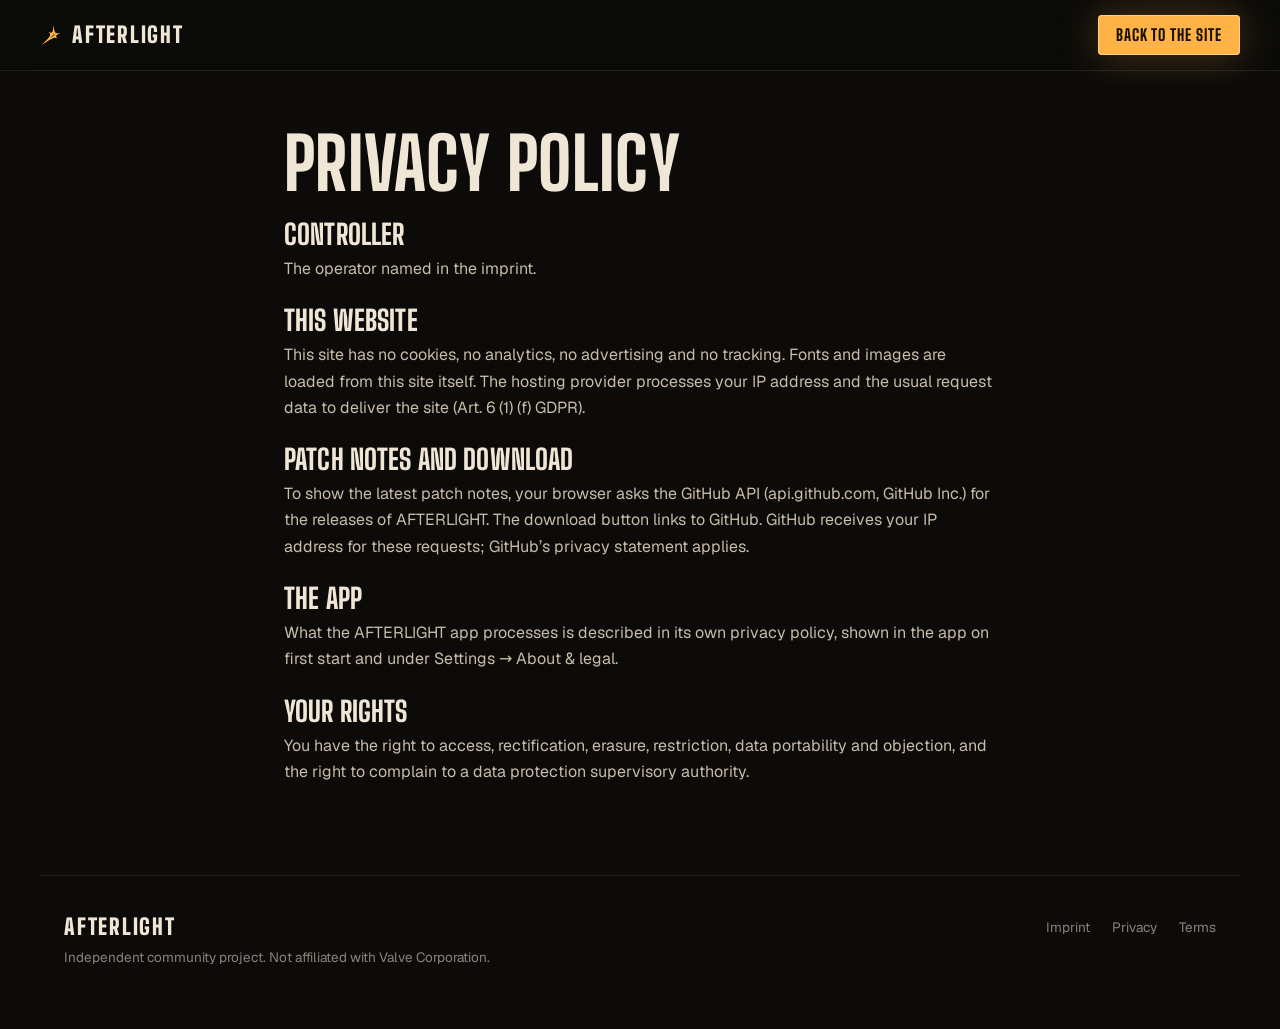
==== privacy.html @ a4d74d89 "AFTERLIGHT website" ====
<!doctype html>
<html lang="en"><head><meta charset="utf-8"><meta name="viewport" content="width=device-width,initial-scale=1"><title>AFTERLIGHT</title><link rel="icon" href="assets/icon.png"><link rel="stylesheet" href="style.css">
<style>.legal{max-width:760px;margin:0 auto;padding:130px 24px 90px;display:grid;gap:26px}.legal h1{font-size:72px;text-transform:uppercase}.legal h2{font-size:28px;margin-bottom:8px;text-transform:uppercase}.legal p{color:var(--paper-2);max-width:68ch}</style></head>
<body data-page="privacy">
<header class="nav solid"><a class="logo" href="index.html" aria-label="AFTERLIGHT"><svg viewBox="0 0 100 100" aria-hidden="true"><path fill-rule="evenodd" d="M60.6 2C65.3 41.8 69 44.5 95.2 40.9C70.8 50.2 69.9 53.6 78.4 65.8C64.7 57.9 57.6 61.6 4.8 98C50.2 53.9 53.8 48.4 36.7 35C56.5 43.5 59.4 41.7 60.6 2ZM44 65.1Q65.8 53.9 71 42.4Q61.7 49 44 65.1Z"/></svg><span>AFTERLIGHT</span></a><a class="btn small" href="index.html" style="margin-left:auto">Back to the site</a></header>
<main class="legal" id="legal"></main>
<footer class="foot"><div><b>AFTERLIGHT</b><p>Independent community project. Not affiliated with Valve Corporation.</p></div><nav aria-label="Legal"><a href="imprint.html">Imprint</a><a href="privacy.html">Privacy</a><a href="terms.html">Terms</a></nav></footer>
<script src="legal.js"></script>
</body></html>
---- style.css ----
@font-face{font-family:'Big Shoulders';font-weight:700;font-display:swap;src:url(assets/fonts/bsd-700.woff2) format('woff2')}
@font-face{font-family:'Big Shoulders';font-weight:800;font-display:swap;src:url(assets/fonts/bsd-800.woff2) format('woff2')}
@font-face{font-family:'Big Shoulders';font-weight:900;font-display:swap;src:url(assets/fonts/bsd-900.woff2) format('woff2')}
@font-face{font-family:Geist;font-weight:100 900;font-display:swap;src:url(assets/fonts/geist.woff2) format('woff2')}

/* soot, paper, lantern, soul, blood: the palette of a Deadlock street at night */
:root{
  --soot:#0c0b0a;--soot-2:#14120f;--soot-3:#1c1915;--paper:#efe6d6;--paper-2:#c7bca9;--smoke:#8b8378;--rule:rgba(239,230,214,.1);
  --lamp:#ffb347;--lamp-hi:#ffe1a8;--soul:#5ef2d6;--blood:#e2483d;--sapphire:#7fb2ff;
  --display:'Big Shoulders','Arial Narrow',sans-serif;--text:Geist,'Segoe UI',system-ui,sans-serif;
  --ease:cubic-bezier(.2,.7,.15,1);--max:1200px;
  --mx:-30%;--my:50%;
}
*{box-sizing:border-box;margin:0;padding:0}
html{scroll-behavior:smooth;background:var(--soot)}
body{background:var(--soot);color:var(--paper);font:400 16px/1.65 var(--text);-webkit-font-smoothing:antialiased;overflow-x:hidden}
a{color:inherit;text-decoration:none}
button{font:inherit;color:inherit;background:none;border:0;cursor:pointer}
img{display:block;max-width:100%}
:focus-visible{outline:2px solid var(--lamp);outline-offset:3px;border-radius:4px}
h1,h2,h3{font-family:var(--display);font-weight:800;line-height:.92;letter-spacing:.005em}
.fine{font-size:13px;color:var(--smoke)}

/* buttons: a lit sign and an unlit one */
.btn{display:inline-flex;align-items:center;gap:12px;height:54px;padding:0 26px;border-radius:4px;font:800 19px/1 var(--display);letter-spacing:.06em;text-transform:uppercase;color:#1a1206;
  background:var(--lamp);box-shadow:0 0 0 1px rgba(255,225,168,.6) inset,0 0 40px rgba(255,179,71,.28);transition:box-shadow .3s var(--ease),background .3s}
.btn svg{width:18px;height:18px;fill:currentColor}
.btn:hover{background:var(--lamp-hi);box-shadow:0 0 0 1px #fff inset,0 0 60px rgba(255,179,71,.5)}
.btn.ghost{color:var(--paper);background:transparent;box-shadow:0 0 0 1px rgba(239,230,214,.3) inset}
.btn.ghost:hover{box-shadow:0 0 0 1px var(--paper) inset;background:rgba(239,230,214,.05)}
.btn.small{height:40px;padding:0 18px;font-size:16px}

/* nav */
.nav{position:fixed;inset:0 0 auto 0;z-index:50;display:flex;align-items:center;gap:34px;height:70px;padding:0 max(24px,calc((100vw - var(--max))/2));transition:background .3s,box-shadow .3s}
.nav.solid{background:rgba(12,11,10,.82);backdrop-filter:blur(14px);box-shadow:0 1px 0 var(--rule)}
.logo{display:flex;align-items:center;gap:10px;font:900 22px/1 var(--display);letter-spacing:.08em;text-transform:uppercase}
.logo svg{width:22px;height:22px;fill:var(--lamp)}
.links{display:flex;gap:28px;margin-right:auto;font-size:14.5px;color:var(--paper-2)}
.links a:hover{color:var(--paper)}

/* ---------- HERO: the street ---------- */
.street{position:relative;height:100vh;min-height:680px;overflow:hidden;isolation:isolate;cursor:none;background:radial-gradient(120% 80% at 50% 100%,#1a140d,var(--soot) 70%)}
.street .btn,.street a{cursor:pointer}
.lineup{position:absolute;inset:0;z-index:-3}
.lineup .h{position:absolute;bottom:-6%;height:92%;width:auto;max-width:none;filter:saturate(.9) contrast(1.05)}
.h1{left:-4%;height:78%!important}.h2{left:16%;height:86%!important}.h3{left:36%;height:100%!important;bottom:-10%!important}.h4{left:58%;height:86%!important}.h5{left:76%;height:80%!important}
/* the night: everything is dark except a circle of lantern light */
.dark{position:absolute;inset:0;z-index:-2;pointer-events:none;
  background:radial-gradient(circle 300px at var(--mx) var(--my),rgba(12,11,10,0) 0%,rgba(12,11,10,.35) 38%,rgba(12,11,10,.9) 72%,rgba(12,11,10,.965) 100%)}
.lamp{position:absolute;inset:0;z-index:-1;pointer-events:none;mix-blend-mode:screen;
  background:radial-gradient(circle 220px at var(--mx) var(--my),rgba(255,179,71,.22),rgba(255,179,71,.05) 55%,transparent 75%)}
.street::after{content:'';position:absolute;inset:0;z-index:-1;pointer-events:none;background:linear-gradient(0deg,var(--soot) 0%,rgba(12,11,10,.6) 22%,transparent 45%)}
/* the wordmark is lit by the same lantern */
.wordmark{position:absolute;left:0;right:0;top:15vh;text-align:center;font:900 clamp(96px,19.5vw,340px)/.8 var(--display);letter-spacing:-.005em;text-transform:uppercase;pointer-events:none}
.wordmark span{display:inline-block;color:transparent;-webkit-background-clip:text;background-clip:text;
  background-image:radial-gradient(circle 360px at var(--lx,-20%) var(--ly,50%),#fff4dc 0%,var(--lamp) 26%,#5a4630 60%,#231c15 100%);
  -webkit-text-stroke:1px rgba(239,230,214,.08)}
.street-copy{position:absolute;left:max(24px,calc((100vw - var(--max))/2));right:24px;bottom:8vh;display:grid;gap:22px;max-width:560px}
.street-copy .sub{font-size:19px;line-height:1.55;color:var(--paper)}
.cta-row{display:flex;flex-wrap:wrap;gap:12px}

/* ---------- section titles ---------- */
.sec-title{max-width:var(--max);margin:0 auto 34px;font-size:clamp(44px,6vw,86px);text-transform:uppercase}
.sec-head{display:grid;gap:12px;margin-bottom:40px;max-width:680px}
.sec-head h2{font-size:clamp(44px,6vw,86px);text-transform:uppercase}
.sec-head p{color:var(--paper-2);max-width:60ch}

/* ---------- interactive app ---------- */
.demo-wrap{padding:120px max(16px,calc((100vw - var(--max))/2)) 110px;perspective:1800px}
.app{position:relative;display:grid;grid-template-columns:64px 1fr;grid-template-rows:42px 1fr;height:620px;border-radius:12px;background:#0f0e0c;
  box-shadow:0 0 0 1px rgba(239,230,214,.1),0 50px 140px rgba(0,0,0,.7),0 0 0 8px rgba(239,230,214,.02);overflow:hidden;transform:rotateX(var(--tilt,9deg));transform-origin:50% 0;transition:transform 1.1s var(--ease)}
.app.flat{--tilt:0deg}
.app-bar{grid-column:1/-1;display:flex;align-items:center;gap:8px;padding:0 16px;border-bottom:1px solid var(--rule);font:900 16px/1 var(--display);letter-spacing:.08em;text-transform:uppercase}
.tl{width:10px;height:10px;border-radius:50%;background:rgba(239,230,214,.12)}
.app-bar b{margin-left:10px}.app-bar small{font:500 12.5px/1 var(--text);letter-spacing:0;text-transform:none;color:var(--smoke);padding-left:10px;border-left:1px solid var(--rule)}
.rail{display:flex;flex-direction:column;align-items:center;gap:6px;padding-top:14px;border-right:1px solid var(--rule)}
.rail button{position:relative;width:42px;height:42px;border-radius:10px;display:grid;place-items:center;color:var(--smoke);transition:background .2s,color .2s}
.rail button svg{width:20px;height:20px;fill:none;stroke:currentColor;stroke-width:1.6;stroke-linecap:round;stroke-linejoin:round}
.rail button:hover{color:var(--paper);background:rgba(239,230,214,.05)}
.rail button[aria-selected=true]{color:var(--lamp);background:rgba(255,179,71,.1)}
.rail button[aria-selected=true]::before{content:'';position:absolute;left:-11px;top:10px;bottom:10px;width:3px;border-radius:2px;background:var(--lamp);box-shadow:0 0 12px var(--lamp)}
.rail em{position:absolute;right:2px;top:2px;min-width:16px;height:16px;padding:0 4px;border-radius:8px;background:var(--lamp);color:#1a1206;font:700 9.5px/16px var(--text);font-style:normal}
.live-dot{position:absolute;right:8px;top:8px;width:7px;height:7px;border-radius:50%;background:var(--blood);box-shadow:0 0 8px var(--blood);animation:pulse 1.6s infinite}
@keyframes pulse{50%{opacity:.35}}
.screen{position:relative;overflow:hidden;padding:22px 24px}
.screen>.page{animation:pageIn .4s var(--ease)}
@keyframes pageIn{from{opacity:0;transform:translateY(6px)}to{opacity:1;transform:none}}
.hint{position:absolute;right:18px;bottom:14px;font-size:12.5px;color:var(--smoke);pointer-events:none;transition:opacity .4s}
.hint.gone{opacity:0}

.scr-title{display:flex;align-items:baseline;gap:14px;margin-bottom:16px}
.scr-title h3{font-size:30px;text-transform:uppercase}.scr-title small{color:var(--smoke);font-size:13px}
.tiles{display:grid;grid-template-columns:repeat(4,1fr);gap:1px;margin-bottom:16px;background:var(--rule);border-radius:8px;overflow:hidden}
.tile{padding:14px 16px;background:var(--soot-2)}
.tile small{font-size:12px;color:var(--smoke)}
.tile b{display:block;margin-top:4px;font:800 38px/1 var(--display)}
.tile span{font-size:12px;color:var(--smoke)}
.form{display:flex;gap:5px;margin-bottom:14px}
.form i{width:26px;height:26px;border-radius:4px;display:grid;place-items:center;font:800 14px/1 var(--display);font-style:normal}
.form i.w{background:rgba(94,242,214,.12);color:var(--soul)}.form i.l{background:rgba(226,72,61,.14);color:var(--blood)}
.matches{display:grid;gap:6px}
.match{display:grid;grid-template-columns:48px 1fr auto auto auto;align-items:center;gap:16px;padding:9px 14px;border-radius:8px;background:var(--soot-2);text-align:left;transition:background .2s}
.match:hover{background:var(--soot-3)}
.match img{width:48px;height:48px;border-radius:6px;object-fit:cover}
.match .res{display:block;margin-bottom:2px;font:700 12px/1 var(--text)}.match .res.w{color:var(--soul)}.match .res.l{color:var(--blood)}
.match b{font:800 21px/1.05 var(--display);text-transform:uppercase}.match small{display:block;color:var(--smoke);font-size:12px}
.match .kda{font:800 22px/1 var(--display)}.match .rt{width:40px;height:40px;border-radius:50%;display:grid;place-items:center;font:800 17px/1 var(--display);box-shadow:inset 0 0 0 2px var(--lamp);color:var(--lamp-hi)}
.match .go{color:var(--smoke)}

.lb{display:grid;grid-template-columns:1.6fr 1fr;gap:12px;height:calc(100% - 50px)}
.teams{display:grid;gap:10px;align-content:start}
.team{border-radius:8px;background:var(--soot-2);overflow:hidden}
.team header{display:flex;justify-content:space-between;padding:9px 14px;font:800 16px/1 var(--display);letter-spacing:.04em;text-transform:uppercase}
.team.amber header{color:var(--lamp);background:rgba(255,179,71,.07)}.team.sapphire header{color:var(--sapphire);background:rgba(127,178,255,.07)}
.prow{display:grid;grid-template-columns:30px 1fr 70px 56px;align-items:center;gap:10px;padding:6px 14px;font-size:13px;border-top:1px solid var(--rule)}
.prow img{width:30px;height:30px;border-radius:5px;object-fit:cover}
.prow.you{background:rgba(255,179,71,.06)}.prow.you b{color:var(--lamp-hi)}
.prow .num{font:800 17px/1 var(--display);text-align:right}
.side{display:grid;gap:12px;align-content:start}
.mod{padding:14px;border-radius:8px;background:var(--soot-2)}
.mod small{font-size:12px;color:var(--smoke)}
.mod b.big{display:block;margin:4px 0 6px;font:900 44px/1 var(--display);color:var(--lamp-hi)}
.mod svg{width:100%;height:70px}
.area{fill:rgba(255,179,71,.14)}.line{fill:none;stroke:var(--lamp);stroke-width:2}
.counter{display:flex;gap:10px;align-items:center;margin-top:10px}
.counter img{width:30px;height:30px;border-radius:5px}.counter b{font:800 17px/1.1 var(--display);text-transform:uppercase}.counter span small{display:block;color:var(--smoke);font-size:12px}
.fair{display:flex;gap:8px;align-items:center;font-size:12px;color:var(--paper-2)}
.fair i{width:8px;height:8px;border-radius:50%;background:var(--soul);box-shadow:0 0 8px var(--soul)}

.rv-head{display:flex;align-items:center;gap:18px;margin-bottom:14px}
.rv-head .score{font:900 52px/1 var(--display)}.rv-head .score .a{color:var(--lamp)}.rv-head .score .s{color:var(--sapphire)}
.rv-head .res{font:900 40px/1 var(--display);text-transform:uppercase;color:var(--soul)}
.track{position:relative;height:150px;border-radius:8px;background:var(--soot-2);overflow:hidden;cursor:ew-resize;touch-action:none}
.track svg{position:absolute;inset:0;width:100%;height:100%}
.track .ev{position:absolute;transform:translate(-50%,-50%);width:12px;height:12px;border-radius:50%;box-shadow:0 0 0 2px #0f0e0c}
.track .ev.kill{background:var(--soul)}.track .ev.death{background:var(--blood)}.track .ev.obj{background:var(--lamp);border-radius:2px}
.track .head{position:absolute;top:0;bottom:0;width:2px;background:var(--paper);box-shadow:0 0 14px rgba(239,230,214,.6);pointer-events:none}
.track .head b{position:absolute;top:8px;left:6px;padding:3px 7px;border-radius:4px;background:var(--paper);color:#0f0e0c;font:800 14px/1 var(--display)}
.rv-foot{display:grid;grid-template-columns:1fr 1fr;gap:12px;margin-top:12px}
.events{display:grid;gap:5px;max-height:200px;overflow:hidden}
.event{display:flex;align-items:center;gap:10px;padding:7px 10px;border-radius:6px;background:var(--soot-2);font-size:13px;opacity:.4;transition:opacity .25s,background .25s}
.event.past{opacity:.85}.event.now{opacity:1;background:rgba(255,179,71,.1);box-shadow:inset 2px 0 0 var(--lamp)}
.event time{font-size:12px;color:var(--smoke);width:40px;font-variant-numeric:tabular-nums}.event i{width:9px;height:9px;border-radius:50%}
.ranks{display:grid;grid-template-columns:repeat(2,1fr);gap:6px}
.rank{padding:10px 12px;border-radius:6px;background:var(--soot-2)}
.rank b{font:900 28px/1 var(--display)}.rank b small{font-size:14px;color:var(--smoke)}.rank span{display:block;font-size:12px;color:var(--smoke)}
.rank i{display:block;height:3px;margin-top:7px;border-radius:2px;background:linear-gradient(90deg,var(--lamp) var(--w),rgba(239,230,214,.08) var(--w))}

.clipgrid{display:grid;grid-template-columns:repeat(3,1fr);gap:10px}
.clip{position:relative;border-radius:8px;overflow:hidden;background:var(--soot-2);text-align:left}
.clip .th{position:relative;aspect-ratio:16/9;overflow:hidden;background:radial-gradient(circle at 70% 30%,var(--tint,#3b2c18),#0f0e0c 75%)}
.clip .th img{position:absolute;right:-10%;bottom:-25%;width:80%;transition:transform .5s var(--ease)}
.clip:hover .th img{transform:scale(1.05)}
.clip .th .ty{position:absolute;left:8px;top:8px;padding:2px 8px;border-radius:3px;background:rgba(0,0,0,.6);font:800 14px/1.4 var(--display);text-transform:uppercase}
.clip .th .du{position:absolute;right:8px;bottom:8px;font:800 13px/1 var(--display);background:rgba(0,0,0,.6);padding:3px 6px;border-radius:3px}
.clip .meta{padding:9px 12px;font-size:12.5px}.clip .meta b{font:800 17px/1.1 var(--display);text-transform:uppercase}.clip .meta small{display:block;color:var(--smoke)}
.tier{--c:#9a9ba3;position:absolute;left:8px;bottom:8px;display:inline-flex;border-radius:3px;overflow:hidden;font:900 13px/1 var(--display);letter-spacing:.05em;text-transform:uppercase}
.tier b{padding:5px 7px;background:var(--c);color:#0f0e0c}.tier i{font-style:normal;padding:5px 7px;background:rgba(15,14,12,.9);color:var(--c)}
.t-good{--c:#6fd47a}.t-impressive{--c:var(--soul)}.t-insane{--c:var(--lamp)}.t-legendary{--c:#ff7b3d}.t-okay{--c:#9a9ba3}
.pop{--c:#9a9ba3;position:absolute;left:10px;right:10px;top:10px;border-radius:6px;overflow:hidden;background:rgba(18,17,15,.97);box-shadow:inset 0 0 0 1px rgba(239,230,214,.1),0 18px 40px rgba(0,0,0,.6);opacity:0;transform:translateY(6px);pointer-events:none;transition:opacity .16s,transform .16s;z-index:2}
.clip:hover .pop,.clip:focus-within .pop{opacity:1;transform:none}
.pop header{display:flex;justify-content:space-between;align-items:baseline;padding:9px 12px;background:color-mix(in srgb,var(--c) 15%,transparent);box-shadow:inset 3px 0 0 var(--c)}
.pop header b{font:900 16px/1 var(--display);letter-spacing:.04em;text-transform:uppercase;color:var(--c)}.pop header span{font:900 20px/1 var(--display)}
.pop ul{list-style:none;padding:8px 12px;display:grid;gap:6px}
.pop li{display:flex;align-items:center;gap:7px;font-size:12.5px}.pop li i{width:6px;height:6px;transform:rotate(45deg);background:var(--c)}.pop li small{color:var(--smoke)}.pop li em{margin-left:auto;font-style:normal;font-weight:700;color:var(--soul)}
.pop footer{display:flex;justify-content:space-between;padding:7px 12px;border-top:1px solid var(--rule);font-size:12px;color:var(--smoke)}.pop footer em{font-style:normal;font-weight:700}
.sortrow{display:flex;gap:6px;margin-left:auto}
.chip{height:30px;padding:0 12px;border-radius:4px;font-size:13px;color:var(--paper-2);box-shadow:inset 0 0 0 1px var(--rule)}
.chip.on{background:var(--paper);color:#0f0e0c;box-shadow:none}

.dsc{display:grid;grid-template-columns:1fr 340px;gap:22px;align-items:start}
.dsc-form{display:grid;gap:12px}
.dsc-form label{display:grid;gap:6px;font-size:13px;color:var(--paper-2)}
.dsc-form input,.dsc-form select{height:42px;padding:0 12px;border-radius:6px;border:0;background:var(--soot-2);box-shadow:inset 0 0 0 1px rgba(239,230,214,.14);color:var(--paper);font:inherit;font-size:14px}
.dsc-form input:focus,.dsc-form select:focus{outline:2px solid var(--lamp);outline-offset:1px}
.toggles{display:flex;flex-wrap:wrap;gap:6px}
.dc{display:grid;gap:10px;padding:14px;border-radius:10px;background:#232428;box-shadow:inset 0 0 0 1px rgba(255,255,255,.06),0 16px 40px rgba(0,0,0,.45);font-family:'gg sans','Segoe UI',sans-serif}
.dc>small{font:700 11.5px/1 'Segoe UI',sans-serif;color:#b5bac1}
.dc-row{display:flex;gap:12px;align-items:center}
.dc-art{position:relative;flex:none;width:76px;height:76px}
.dc-art img{width:76px;height:76px;border-radius:10px;object-fit:cover}
.dc-art i{position:absolute;right:-6px;bottom:-6px;width:28px;height:28px;border-radius:50%;background:#232428;display:grid;place-items:center;box-shadow:0 0 0 3px #232428}
.dc-art i svg{width:18px;height:18px;fill:var(--lamp)}
.dc-text{display:grid;gap:2px;min-width:0}
.dc-text b{font:700 14px/1.3 'Segoe UI',sans-serif;color:#f2f3f5}.dc-text span{font:400 13px/1.35 'Segoe UI',sans-serif;color:#dbdee1;white-space:nowrap;overflow:hidden;text-overflow:ellipsis}
.dc-time{color:#23a55a!important;font-weight:600!important}
.dc-cards{display:grid;gap:10px}

/* ---------- facts: four true numbers on one line of rules ---------- */
.facts{display:grid;grid-template-columns:repeat(4,1fr);max-width:var(--max);margin:0 auto;padding:0 24px;border-top:1px solid var(--rule);border-bottom:1px solid var(--rule)}
.facts div{padding:30px 22px 34px;border-left:1px solid var(--rule)}
.facts div:first-child{border-left:0;padding-left:0}
.facts b{display:block;font:900 88px/.9 var(--display);color:var(--paper)}
.facts span{display:block;margin-top:10px;font-size:14px;color:var(--smoke);max-width:24ch}

/* ---------- feature rows ---------- */
.rows{display:grid;gap:150px;max-width:var(--max);margin:0 auto;padding:150px 24px 140px}
.row{display:grid;grid-template-columns:1fr 1.15fr;gap:80px;align-items:center}
.row.flip .copy{order:2}
.copy{display:grid;gap:20px;align-content:start}
.copy h2{font-size:clamp(44px,5.2vw,76px);text-transform:uppercase}
.copy p{color:var(--paper-2);font-size:17px;max-width:52ch}
.more{justify-self:start;font:800 19px/1 var(--display);letter-spacing:.05em;text-transform:uppercase;color:var(--lamp);padding-bottom:4px;box-shadow:inset 0 -2px 0 rgba(255,179,71,.4);transition:box-shadow .25s}
.more:hover{box-shadow:inset 0 -2px 0 var(--lamp)}
.visual{position:relative;min-height:360px;display:grid;align-content:center;gap:14px;padding:30px;border-radius:12px;background:radial-gradient(80% 90% at 70% 10%,rgba(255,179,71,.09),transparent 60%),var(--soot-2);overflow:hidden}
.v-live .vl-lead{padding:18px;border-radius:8px;background:var(--soot-3)}.v-live .vl-lead small{color:var(--smoke);font-size:13px}.v-live .vl-lead b{display:block;font:900 54px/1 var(--display);color:var(--lamp-hi)}.v-live svg{width:100%;height:90px}
.vl-counters{list-style:none;display:grid;gap:8px}.vl-counters li{display:flex;gap:12px;align-items:center;padding:10px 12px;border-radius:8px;background:var(--soot-3)}.vl-counters img{width:40px;height:40px;border-radius:6px}.vl-counters b{font:800 19px/1.1 var(--display);text-transform:uppercase}.vl-counters small{display:block;color:var(--smoke);font-size:12.5px}
.v-clips{place-items:center}
.vc-card{position:relative;width:78%;aspect-ratio:16/10;border-radius:8px;overflow:hidden;background:radial-gradient(circle at 70% 30%,#3a2a3d,#0f0e0c 75%);box-shadow:0 24px 60px rgba(0,0,0,.55)}
.vc-card img{position:absolute;right:-8%;bottom:-30%;width:85%}
.vc-card .tier{left:12px;bottom:12px;font-size:15px}
.vc-pop{position:absolute;right:30px;top:36px;width:230px;border-radius:6px;overflow:hidden;background:rgba(18,17,15,.97);box-shadow:inset 0 0 0 1px rgba(255,123,61,.35),0 20px 40px rgba(0,0,0,.6);--c:#ff7b3d}
.vc-pop header{display:flex;justify-content:space-between;padding:10px 12px;background:rgba(255,123,61,.15);box-shadow:inset 3px 0 0 var(--c)}.vc-pop header b{font:900 17px/1 var(--display);text-transform:uppercase;color:var(--c)}.vc-pop header span{font:900 21px/1 var(--display)}
.vc-pop ul{list-style:none;padding:9px 12px;display:grid;gap:7px}.vc-pop li{display:flex;align-items:center;gap:8px;font-size:13px}.vc-pop li i{width:6px;height:6px;transform:rotate(45deg);background:var(--c)}.vc-pop li small{color:var(--smoke)}.vc-pop li em{margin-left:auto;font-style:normal;font-weight:700;color:var(--soul)}
.vr-grid{display:grid;grid-template-columns:repeat(2,1fr);gap:8px}.vr-grid div{padding:14px;border-radius:8px;background:var(--soot-3)}.vr-grid b{font:900 44px/1 var(--display)}.vr-grid b small{font-size:18px;color:var(--smoke)}.vr-grid span{display:block;font-size:13px;color:var(--smoke)}.vr-grid i{display:block;height:3px;margin-top:9px;border-radius:2px;background:linear-gradient(90deg,var(--lamp) var(--w),rgba(239,230,214,.08) var(--w))}
.vr-find{display:grid;gap:4px;padding:14px;border-radius:8px;background:var(--soot-3)}.vr-find b{font:800 21px/1.1 var(--display);text-transform:uppercase}.vr-find span{font-size:13px;color:var(--smoke)}

/* ---------- updates: a real sequence, so a list with versions ---------- */
.updates,.faq{max-width:var(--max);margin:0 auto;padding:40px 24px 110px}
.notes{display:grid;border-top:1px solid var(--rule)}
.note{display:grid;grid-template-columns:200px 1fr;gap:30px;padding:26px 0;border-bottom:1px solid var(--rule)}
.note header{display:grid;gap:4px;align-content:start}.note header b{font:900 44px/1 var(--display)}.note header time{font-size:13px;color:var(--smoke)}
.note p{color:var(--paper-2);font-size:15px;max-width:76ch;display:-webkit-box;-webkit-line-clamp:4;-webkit-box-orient:vertical;overflow:hidden}
.note .tag{display:none}
.note:first-child header b{color:var(--lamp)}
.loading{color:var(--smoke)}

/* ---------- faq ---------- */
.faq details{border-top:1px solid var(--rule)}
.faq details:last-of-type{border-bottom:1px solid var(--rule)}
.faq summary{display:flex;justify-content:space-between;align-items:center;gap:20px;padding:24px 0;font:800 clamp(24px,2.6vw,32px)/1.1 var(--display);text-transform:uppercase;cursor:pointer;list-style:none}
.faq summary::-webkit-details-marker{display:none}
.faq summary::after{content:'+';font:400 30px/1 var(--text);color:var(--lamp);transition:transform .3s var(--ease)}
.faq details[open] summary::after{transform:rotate(45deg)}
.faq details p{padding:0 0 26px;max-width:72ch;color:var(--paper-2)}

/* ---------- final ---------- */
.final{display:grid;justify-items:center;gap:26px;text-align:center;padding:120px 24px 140px;background:radial-gradient(40% 60% at 50% 45%,rgba(255,179,71,.13),transparent 70%)}
.final-mark{width:76px;height:76px;fill:var(--lamp);filter:drop-shadow(0 0 34px rgba(255,179,71,.55))}
.final h2{font-size:clamp(52px,8vw,128px);text-transform:uppercase;max-width:14ch}

/* ---------- footer ---------- */
.foot{display:flex;justify-content:space-between;gap:40px;flex-wrap:wrap;max-width:var(--max);margin:0 auto;padding:40px 24px 60px;border-top:1px solid var(--rule);font-size:13.5px;color:var(--smoke)}
.foot div{max-width:620px;display:grid;gap:8px}.foot b{font:900 22px/1 var(--display);letter-spacing:.08em;text-transform:uppercase;color:var(--paper)}
.foot nav{display:flex;gap:22px;flex-wrap:wrap}.foot nav a:hover{color:var(--paper)}

.reveal{opacity:1}

/* ---------- small screens ---------- */
@media (max-width:980px){
  .links{display:none}.nav{gap:16px}.logo{margin-right:auto}
  .row,.row.flip{grid-template-columns:1fr;gap:34px}.row.flip .copy{order:0}
  .facts{grid-template-columns:repeat(2,1fr)}.facts div:nth-child(3){border-left:0;padding-left:0}.facts div:nth-child(n+3){border-top:1px solid var(--rule)}
  .note{grid-template-columns:1fr;gap:8px}
  .app{height:auto;min-height:620px;grid-template-columns:56px 1fr}
  .tiles{grid-template-columns:repeat(2,1fr)}
  .lb,.dsc,.rv-foot{grid-template-columns:1fr}
  .clipgrid{grid-template-columns:repeat(2,1fr)}
  .match{grid-template-columns:44px 1fr auto}.match .rt,.match .go{display:none}
  .h1,.h5{display:none}.h2{left:-6%}.h3{left:22%}.h4{left:56%}
}
@media (max-width:560px){
  .street{cursor:auto}.wordmark{top:18vh;font-size:23vw}
  .street-copy .sub{font-size:16.5px}
  .h2,.h4{display:none}.h3{left:-10%;height:84%!important}
  .facts{grid-template-columns:1fr}.facts div{border-left:0;padding-left:0;border-top:1px solid var(--rule)}.facts div:first-child{border-top:0}
  .facts b{font-size:72px}
  .clipgrid{grid-template-columns:1fr}
  .screen{padding:16px}
  .app{transform:none}
}
@media (prefers-reduced-motion:reduce){*{animation:none!important;transition:none!important;scroll-behavior:auto!important}}
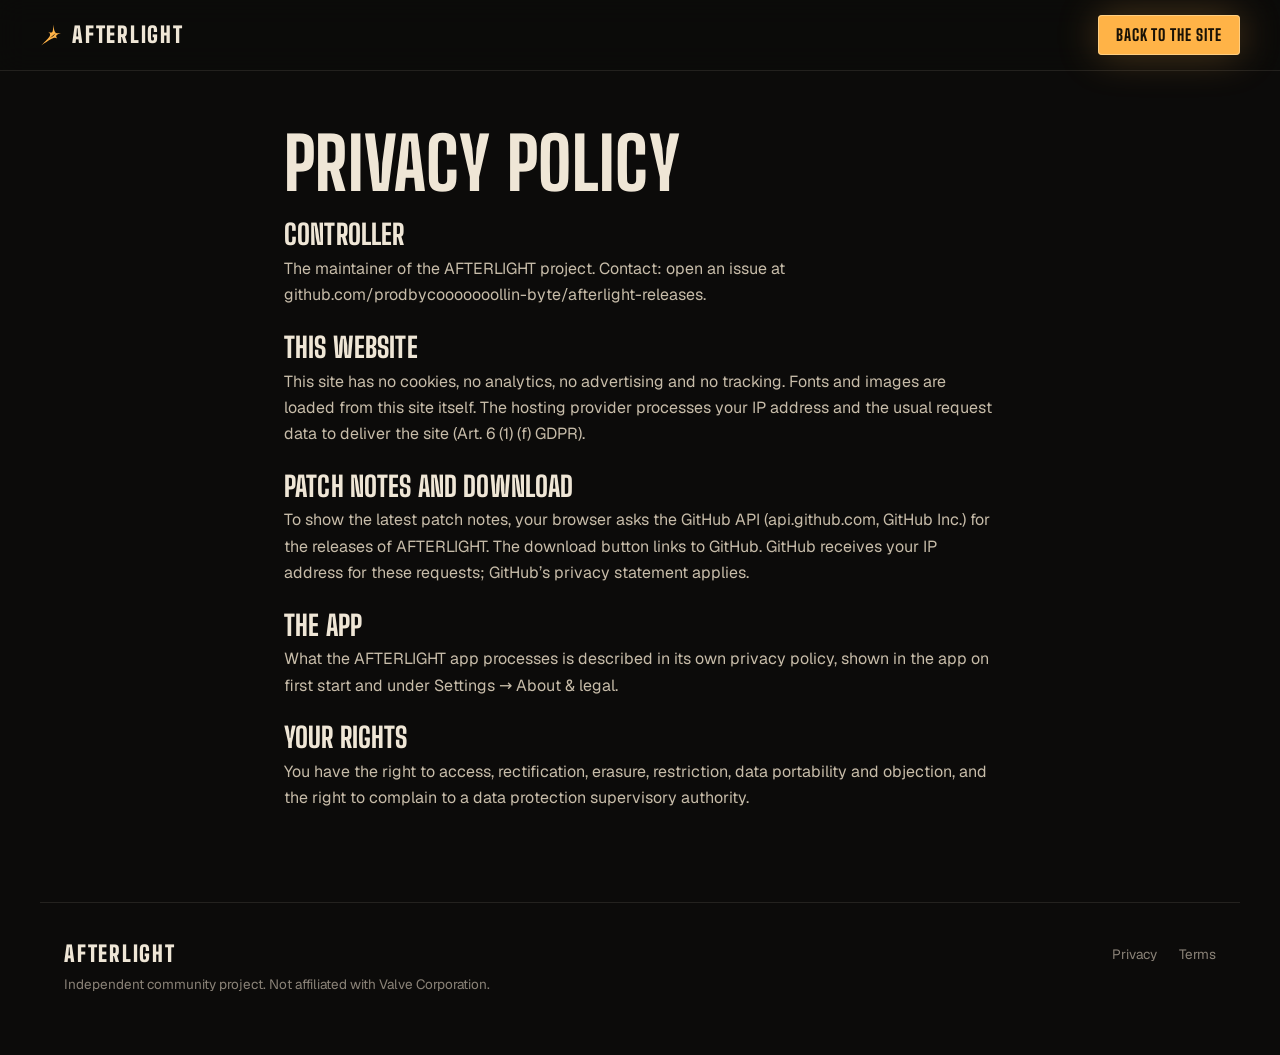
==== commit b9710dc5: "AFTERLIGHT website" ====
--- a/privacy.html
+++ b/privacy.html
@@ -4,6 +4,6 @@
 <body data-page="privacy">
 <header class="nav solid"><a class="logo" href="index.html" aria-label="AFTERLIGHT"><svg viewBox="0 0 100 100" aria-hidden="true"><path fill-rule="evenodd" d="M60.6 2C65.3 41.8 69 44.5 95.2 40.9C70.8 50.2 69.9 53.6 78.4 65.8C64.7 57.9 57.6 61.6 4.8 98C50.2 53.9 53.8 48.4 36.7 35C56.5 43.5 59.4 41.7 60.6 2ZM44 65.1Q65.8 53.9 71 42.4Q61.7 49 44 65.1Z"/></svg><span>AFTERLIGHT</span></a><a class="btn small" href="index.html" style="margin-left:auto">Back to the site</a></header>
 <main class="legal" id="legal"></main>
-<footer class="foot"><div><b>AFTERLIGHT</b><p>Independent community project. Not affiliated with Valve Corporation.</p></div><nav aria-label="Legal"><a href="imprint.html">Imprint</a><a href="privacy.html">Privacy</a><a href="terms.html">Terms</a></nav></footer>
+<footer class="foot"><div><b>AFTERLIGHT</b><p>Independent community project. Not affiliated with Valve Corporation.</p></div><nav aria-label="Legal"><a href="privacy.html">Privacy</a><a href="terms.html">Terms</a></nav></footer>
 <script src="legal.js"></script>
 </body></html>
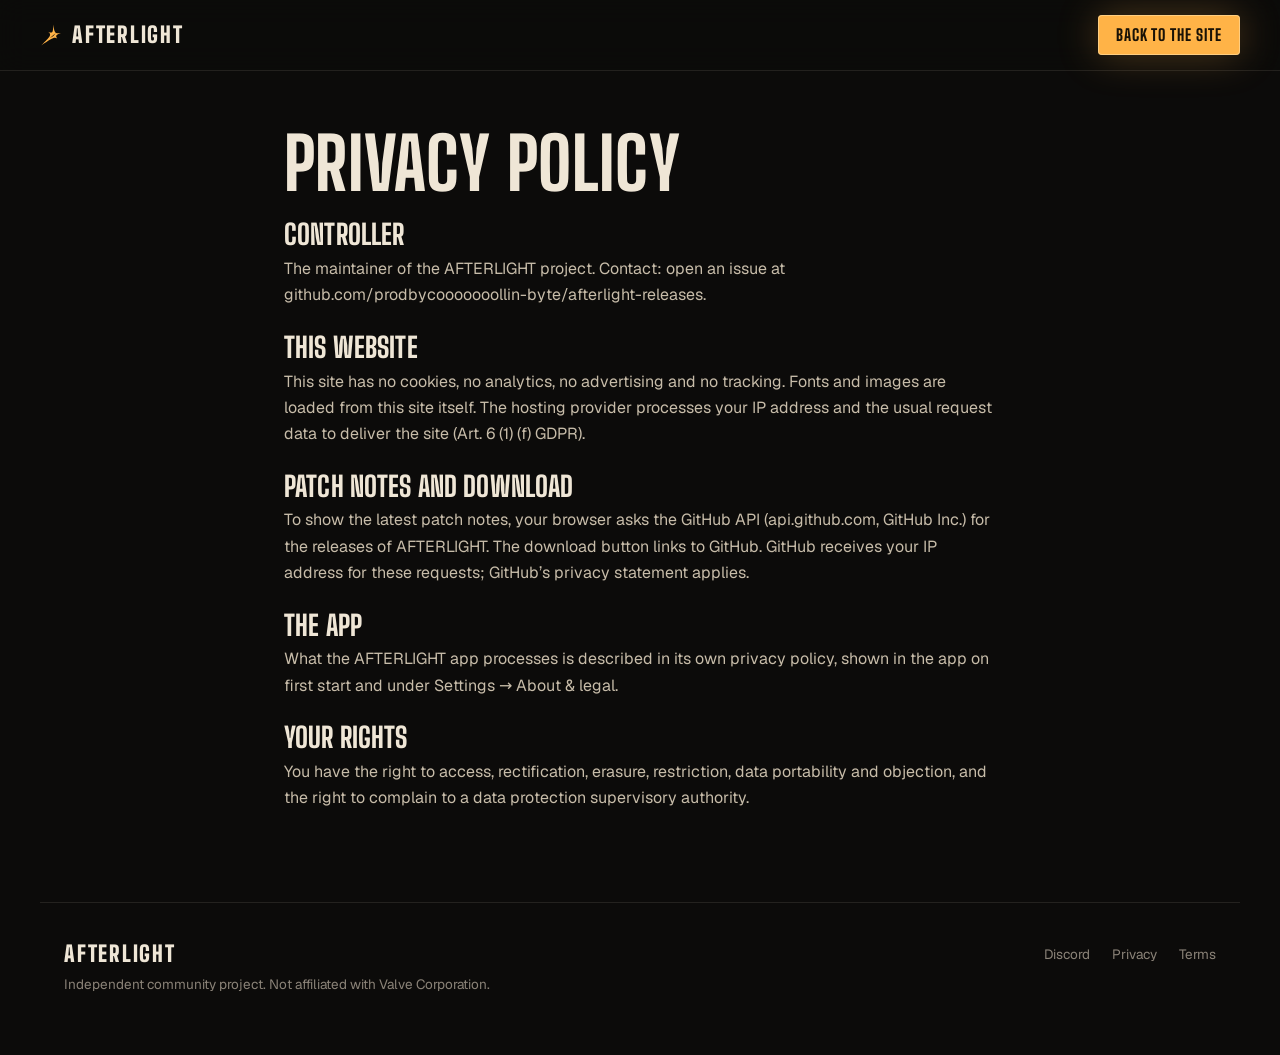
==== commit efa1d531: "Support Discord on the site" ====
--- a/privacy.html
+++ b/privacy.html
@@ -4,6 +4,6 @@
 <body data-page="privacy">
 <header class="nav solid"><a class="logo" href="index.html" aria-label="AFTERLIGHT"><svg viewBox="0 0 100 100" aria-hidden="true"><path fill-rule="evenodd" d="M60.6 2C65.3 41.8 69 44.5 95.2 40.9C70.8 50.2 69.9 53.6 78.4 65.8C64.7 57.9 57.6 61.6 4.8 98C50.2 53.9 53.8 48.4 36.7 35C56.5 43.5 59.4 41.7 60.6 2ZM44 65.1Q65.8 53.9 71 42.4Q61.7 49 44 65.1Z"/></svg><span>AFTERLIGHT</span></a><a class="btn small" href="index.html" style="margin-left:auto">Back to the site</a></header>
 <main class="legal" id="legal"></main>
-<footer class="foot"><div><b>AFTERLIGHT</b><p>Independent community project. Not affiliated with Valve Corporation.</p></div><nav aria-label="Legal"><a href="privacy.html">Privacy</a><a href="terms.html">Terms</a></nav></footer>
+<footer class="foot"><div><b>AFTERLIGHT</b><p>Independent community project. Not affiliated with Valve Corporation.</p></div><nav aria-label="Legal"><a href="https://discord.gg/nSWygtFfjM" target="_blank" rel="noopener">Discord</a><a href="privacy.html">Privacy</a><a href="terms.html">Terms</a></nav></footer>
 <script src="legal.js"></script>
 </body></html>
--- a/style.css
+++ b/style.css
@@ -38,25 +38,22 @@
 .links{display:flex;gap:28px;margin-right:auto;font-size:14.5px;color:var(--paper-2)}
 .links a:hover{color:var(--paper)}
 
-/* ---------- HERO: the street ---------- */
-.street{position:relative;height:100vh;min-height:680px;overflow:hidden;isolation:isolate;cursor:none;background:radial-gradient(120% 80% at 50% 100%,#1a140d,var(--soot) 70%)}
-.street .btn,.street a{cursor:pointer}
-.lineup{position:absolute;inset:0;z-index:-3}
-.lineup .h{position:absolute;bottom:-6%;height:92%;width:auto;max-width:none;filter:saturate(.9) contrast(1.05)}
-.h1{left:-4%;height:78%!important}.h2{left:16%;height:86%!important}.h3{left:36%;height:100%!important;bottom:-10%!important}.h4{left:58%;height:86%!important}.h5{left:76%;height:80%!important}
-/* the night: everything is dark except a circle of lantern light */
-.dark{position:absolute;inset:0;z-index:-2;pointer-events:none;
-  background:radial-gradient(circle 300px at var(--mx) var(--my),rgba(12,11,10,0) 0%,rgba(12,11,10,.35) 38%,rgba(12,11,10,.9) 72%,rgba(12,11,10,.965) 100%)}
-.lamp{position:absolute;inset:0;z-index:-1;pointer-events:none;mix-blend-mode:screen;
-  background:radial-gradient(circle 220px at var(--mx) var(--my),rgba(255,179,71,.22),rgba(255,179,71,.05) 55%,transparent 75%)}
-.street::after{content:'';position:absolute;inset:0;z-index:-1;pointer-events:none;background:linear-gradient(0deg,var(--soot) 0%,rgba(12,11,10,.6) 22%,transparent 45%)}
-/* the wordmark is lit by the same lantern */
-.wordmark{position:absolute;left:0;right:0;top:15vh;text-align:center;font:900 clamp(96px,19.5vw,340px)/.8 var(--display);letter-spacing:-.005em;text-transform:uppercase;pointer-events:none}
-.wordmark span{display:inline-block;color:transparent;-webkit-background-clip:text;background-clip:text;
-  background-image:radial-gradient(circle 360px at var(--lx,-20%) var(--ly,50%),#fff4dc 0%,var(--lamp) 26%,#5a4630 60%,#231c15 100%);
-  -webkit-text-stroke:1px rgba(239,230,214,.08)}
-.street-copy{position:absolute;left:max(24px,calc((100vw - var(--max))/2));right:24px;bottom:8vh;display:grid;gap:22px;max-width:560px}
-.street-copy .sub{font-size:19px;line-height:1.55;color:var(--paper)}
+/* ---------- HERO: the lineup ---------- */
+/* five heroes on a dark stage, back row dimmed for depth; the mouse moves the rows at different speeds */
+.street{position:relative;min-height:100vh;display:grid;align-items:end;padding:130px max(24px,calc((100vw - var(--max))/2)) 9vh;overflow:hidden;isolation:isolate;background:var(--soot)}
+.lineup{position:absolute;top:0;bottom:0;left:42%;right:-6%;z-index:-2}
+.lineup .h{position:absolute;bottom:-4%;width:auto;max-width:none;transform:translate3d(calc(var(--px,0) * var(--d) * -70px),calc(var(--py,0) * var(--d) * -26px),0);will-change:transform}
+.h1{left:0;height:70%;--d:.3;filter:brightness(.38) saturate(.6)}
+.h5{left:68%;height:72%;--d:.3;filter:brightness(.38) saturate(.6)}
+.h2{left:13%;height:82%;--d:.55;filter:brightness(.62) saturate(.8)}
+.h4{left:50%;height:84%;--d:.55;filter:brightness(.62) saturate(.8)}
+.h3{left:26%;height:100%;bottom:-8%!important;--d:1}
+.street::before{content:"";position:absolute;inset:0;z-index:-1;pointer-events:none;background:linear-gradient(90deg,var(--soot) 0%,var(--soot) 30%,rgba(12,11,10,.55) 48%,transparent 60%)}
+.street::after{content:"";position:absolute;inset:0;z-index:-1;pointer-events:none;background:linear-gradient(0deg,var(--soot) 0%,rgba(12,11,10,.7) 14%,transparent 34%)}
+.headline{font:900 clamp(52px,5.4vw,100px)/.9 var(--display);text-transform:uppercase;letter-spacing:-.005em;color:var(--paper)}
+.headline span{display:block;white-space:nowrap}
+.street-copy{position:relative;display:grid;gap:24px;max-width:720px}
+.street-copy .sub{font-size:19px;line-height:1.55;color:var(--paper-2);max-width:46ch}
 .cta-row{display:flex;flex-wrap:wrap;gap:12px}
 
 /* ---------- section titles ---------- */
@@ -257,12 +254,12 @@
   .lb,.dsc,.rv-foot{grid-template-columns:1fr}
   .clipgrid{grid-template-columns:repeat(2,1fr)}
   .match{grid-template-columns:44px 1fr auto}.match .rt,.match .go{display:none}
-  .h1,.h5{display:none}.h2{left:-6%}.h3{left:22%}.h4{left:56%}
+  .lineup{left:18%}.h1,.h5{display:none}
 }
 @media (max-width:560px){
-  .street{cursor:auto}.wordmark{top:18vh;font-size:23vw}
+  .headline{font-size:13.5vw}.headline span{white-space:normal}.street{padding-bottom:6vh}
   .street-copy .sub{font-size:16.5px}
-  .h2,.h4{display:none}.h3{left:-10%;height:84%!important}
+  .lineup{left:0;right:0;bottom:38%}.h2,.h4{display:none}.h3{left:14%;height:96%}.street::before{background:linear-gradient(0deg,var(--soot) 40%,transparent 75%)}
   .facts{grid-template-columns:1fr}.facts div{border-left:0;padding-left:0;border-top:1px solid var(--rule)}.facts div:first-child{border-top:0}
   .facts b{font-size:72px}
   .clipgrid{grid-template-columns:1fr}
@@ -270,3 +267,10 @@
   .app{transform:none}
 }
 @media (prefers-reduced-motion:reduce){*{animation:none!important;transition:none!important;scroll-behavior:auto!important}}
+
+.btn.paused{background:var(--soot-3);color:var(--smoke);box-shadow:0 0 0 1px var(--rule) inset;cursor:not-allowed}
+.btn.paused:hover{background:var(--soot-3);box-shadow:0 0 0 1px var(--rule) inset}
+.paused-note{color:var(--lamp)!important}
+
+.final .cta-row{justify-content:center}
+.faq a.inline{color:var(--lamp);text-decoration:underline;text-underline-offset:3px}
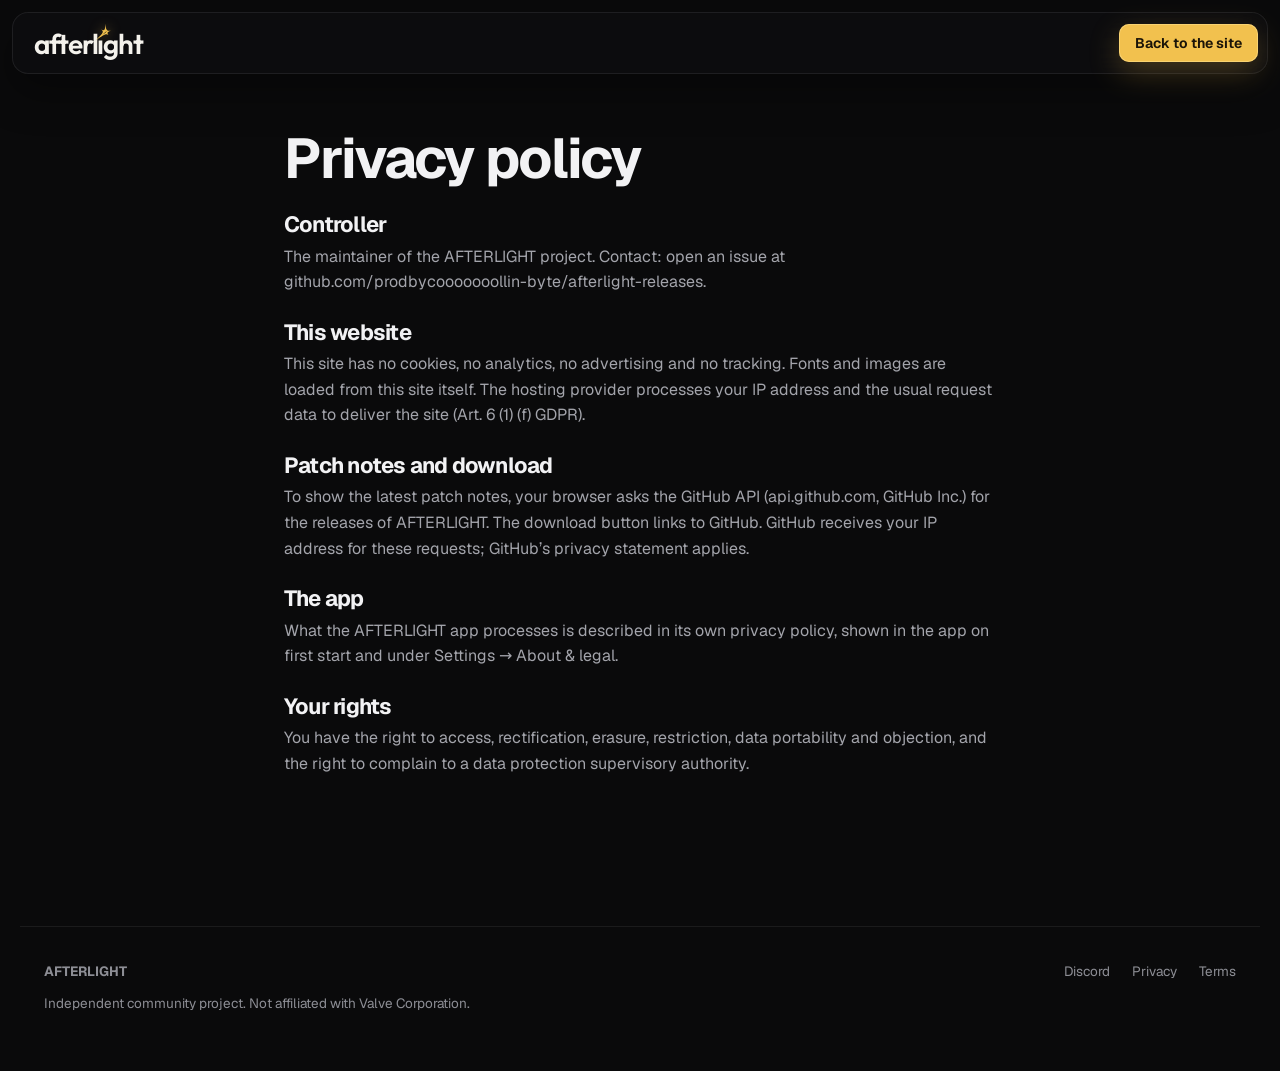
==== commit 5af20fe3: "Redesign: app look, wordmark, fewer menu items, hero stage with real screenshots, scroll motion" ====
--- a/privacy.html
+++ b/privacy.html
@@ -1,8 +1,8 @@
 <!doctype html>
 <html lang="en"><head><meta charset="utf-8"><meta name="viewport" content="width=device-width,initial-scale=1"><title>AFTERLIGHT</title><link rel="icon" href="assets/icon.png"><link rel="stylesheet" href="style.css">
-<style>.legal{max-width:760px;margin:0 auto;padding:130px 24px 90px;display:grid;gap:26px}.legal h1{font-size:72px;text-transform:uppercase}.legal h2{font-size:28px;margin-bottom:8px;text-transform:uppercase}.legal p{color:var(--paper-2);max-width:68ch}</style></head>
+<style>.legal{max-width:760px;margin:0 auto;padding:130px 24px 90px;display:grid;gap:26px}.legal h1{font-size:56px}.legal h2{font-size:22px;margin-bottom:8px}.legal p{color:var(--paper-2);max-width:68ch}</style></head>
 <body data-page="privacy">
-<header class="nav solid"><a class="logo" href="index.html" aria-label="AFTERLIGHT"><svg viewBox="0 0 100 100" aria-hidden="true"><path fill-rule="evenodd" d="M60.6 2C65.3 41.8 69 44.5 95.2 40.9C70.8 50.2 69.9 53.6 78.4 65.8C64.7 57.9 57.6 61.6 4.8 98C50.2 53.9 53.8 48.4 36.7 35C56.5 43.5 59.4 41.7 60.6 2ZM44 65.1Q65.8 53.9 71 42.4Q61.7 49 44 65.1Z"/></svg><span>AFTERLIGHT</span></a><a class="btn small" href="index.html" style="margin-left:auto">Back to the site</a></header>
+<header class="nav solid legal-nav"><a class="brand" href="index.html" aria-label="AFTERLIGHT home"><span class="wordmark" aria-hidden="true">af<span class="wm-f">t</span>erl<span class="wm-i">ı<svg class="wm-star" viewBox="0 0 100 100"><path fill-rule="evenodd" d="M60.6 2C65.3 41.8 69 44.5 95.2 40.9C70.8 50.2 69.9 53.6 78.4 65.8C64.7 57.9 57.6 61.6 4.8 98C50.2 53.9 53.8 48.4 36.7 35C56.5 43.5 59.4 41.7 60.6 2ZM44 65.1Q65.8 53.9 71 42.4Q61.7 49 44 65.1Z"/></svg></span>ght</span></a><a class="btn small" href="index.html">Back to the site</a></header>
 <main class="legal" id="legal"></main>
 <footer class="foot"><div><b>AFTERLIGHT</b><p>Independent community project. Not affiliated with Valve Corporation.</p></div><nav aria-label="Legal"><a href="https://discord.gg/nSWygtFfjM" target="_blank" rel="noopener">Discord</a><a href="privacy.html">Privacy</a><a href="terms.html">Terms</a></nav></footer>
 <script src="legal.js"></script>
--- a/style.css
+++ b/style.css
@@ -1,69 +1,136 @@
-@font-face{font-family:'Big Shoulders';font-weight:700;font-display:swap;src:url(assets/fonts/bsd-700.woff2) format('woff2')}
-@font-face{font-family:'Big Shoulders';font-weight:800;font-display:swap;src:url(assets/fonts/bsd-800.woff2) format('woff2')}
-@font-face{font-family:'Big Shoulders';font-weight:900;font-display:swap;src:url(assets/fonts/bsd-900.woff2) format('woff2')}
 @font-face{font-family:Geist;font-weight:100 900;font-display:swap;src:url(assets/fonts/geist.woff2) format('woff2')}
-
-/* soot, paper, lantern, soul, blood: the palette of a Deadlock street at night */
+@font-face{font-family:Outfit;font-weight:600;font-display:swap;src:url(assets/fonts/outfit-600.woff2) format('woff2')}
+
+/* Farben und Schrift wie in der App: neutrales Schwarz, Gold als einziger Akzent, Amber/Saphir für die Teams. */
 :root{
-  --soot:#0c0b0a;--soot-2:#14120f;--soot-3:#1c1915;--paper:#efe6d6;--paper-2:#c7bca9;--smoke:#8b8378;--rule:rgba(239,230,214,.1);
-  --lamp:#ffb347;--lamp-hi:#ffe1a8;--soul:#5ef2d6;--blood:#e2483d;--sapphire:#7fb2ff;
-  --display:'Big Shoulders','Arial Narrow',sans-serif;--text:Geist,'Segoe UI',system-ui,sans-serif;
-  --ease:cubic-bezier(.2,.7,.15,1);--max:1200px;
-  --mx:-30%;--my:50%;
+  --bg:#0a0a0b;--panel:#161618;--panel-2:#1c1c1f;--edge:rgba(255,255,255,.07);
+  --ink:#f2f2f4;--ink-2:#c9c9cf;--muted:#8d8e95;
+  --gold:#f2c14e;--gold-hi:#ffe08a;--amber:#e8a33c;--sapphire:#5aa9ff;--good:#6fdc94;--bad:#ff7a6b;--violet:#a98bff;
+  --text:Geist,'Segoe UI Variable Text','Segoe UI',system-ui,sans-serif;--display:Geist,'Segoe UI Variable Display','Segoe UI',sans-serif;
+  --ease:cubic-bezier(.2,.7,.15,1);--max:1240px;
+  /* Namen aus dem Demo-Teil auf die App-Farben gelegt */
+  --soot:var(--bg);--soot-2:#19191b;--soot-3:#212124;--rule:var(--edge);--paper:var(--ink);--paper-2:#a3a4ab;--smoke:var(--muted);
+  --lamp:var(--gold);--lamp-hi:var(--gold-hi);--soul:var(--good);--blood:var(--bad);
 }
 *{box-sizing:border-box;margin:0;padding:0}
-html{scroll-behavior:smooth;background:var(--soot)}
-body{background:var(--soot);color:var(--paper);font:400 16px/1.65 var(--text);-webkit-font-smoothing:antialiased;overflow-x:hidden}
+html{scroll-behavior:smooth;background:var(--bg)}
+body{background:var(--bg);color:var(--ink);font:400 16px/1.6 var(--text);-webkit-font-smoothing:antialiased;overflow-x:hidden}
 a{color:inherit;text-decoration:none}
 button{font:inherit;color:inherit;background:none;border:0;cursor:pointer}
 img{display:block;max-width:100%}
-:focus-visible{outline:2px solid var(--lamp);outline-offset:3px;border-radius:4px}
-h1,h2,h3{font-family:var(--display);font-weight:800;line-height:.92;letter-spacing:.005em}
-.fine{font-size:13px;color:var(--smoke)}
-
-/* buttons: a lit sign and an unlit one */
-.btn{display:inline-flex;align-items:center;gap:12px;height:54px;padding:0 26px;border-radius:4px;font:800 19px/1 var(--display);letter-spacing:.06em;text-transform:uppercase;color:#1a1206;
-  background:var(--lamp);box-shadow:0 0 0 1px rgba(255,225,168,.6) inset,0 0 40px rgba(255,179,71,.28);transition:box-shadow .3s var(--ease),background .3s}
-.btn svg{width:18px;height:18px;fill:currentColor}
-.btn:hover{background:var(--lamp-hi);box-shadow:0 0 0 1px #fff inset,0 0 60px rgba(255,179,71,.5)}
-.btn.ghost{color:var(--paper);background:transparent;box-shadow:0 0 0 1px rgba(239,230,214,.3) inset}
-.btn.ghost:hover{box-shadow:0 0 0 1px var(--paper) inset;background:rgba(239,230,214,.05)}
-.btn.small{height:40px;padding:0 18px;font-size:16px}
-
-/* nav */
-.nav{position:fixed;inset:0 0 auto 0;z-index:50;display:flex;align-items:center;gap:34px;height:70px;padding:0 max(24px,calc((100vw - var(--max))/2));transition:background .3s,box-shadow .3s}
-.nav.solid{background:rgba(12,11,10,.82);backdrop-filter:blur(14px);box-shadow:0 1px 0 var(--rule)}
-.logo{display:flex;align-items:center;gap:10px;font:900 22px/1 var(--display);letter-spacing:.08em;text-transform:uppercase}
-.logo svg{width:22px;height:22px;fill:var(--lamp)}
-.links{display:flex;gap:28px;margin-right:auto;font-size:14.5px;color:var(--paper-2)}
-.links a:hover{color:var(--paper)}
-
-/* ---------- HERO: the lineup ---------- */
-/* five heroes on a dark stage, back row dimmed for depth; the mouse moves the rows at different speeds */
-.street{position:relative;min-height:100vh;display:grid;align-items:end;padding:130px max(24px,calc((100vw - var(--max))/2)) 9vh;overflow:hidden;isolation:isolate;background:var(--soot)}
-.lineup{position:absolute;top:0;bottom:0;left:42%;right:-6%;z-index:-2}
-.lineup .h{position:absolute;bottom:-4%;width:auto;max-width:none;transform:translate3d(calc(var(--px,0) * var(--d) * -70px),calc(var(--py,0) * var(--d) * -26px),0);will-change:transform}
-.h1{left:0;height:70%;--d:.3;filter:brightness(.38) saturate(.6)}
-.h5{left:68%;height:72%;--d:.3;filter:brightness(.38) saturate(.6)}
-.h2{left:13%;height:82%;--d:.55;filter:brightness(.62) saturate(.8)}
-.h4{left:50%;height:84%;--d:.55;filter:brightness(.62) saturate(.8)}
-.h3{left:26%;height:100%;bottom:-8%!important;--d:1}
-.street::before{content:"";position:absolute;inset:0;z-index:-1;pointer-events:none;background:linear-gradient(90deg,var(--soot) 0%,var(--soot) 30%,rgba(12,11,10,.55) 48%,transparent 60%)}
-.street::after{content:"";position:absolute;inset:0;z-index:-1;pointer-events:none;background:linear-gradient(0deg,var(--soot) 0%,rgba(12,11,10,.7) 14%,transparent 34%)}
-.headline{font:900 clamp(52px,5.4vw,100px)/.9 var(--display);text-transform:uppercase;letter-spacing:-.005em;color:var(--paper)}
-.headline span{display:block;white-space:nowrap}
-.street-copy{position:relative;display:grid;gap:24px;max-width:720px}
-.street-copy .sub{font-size:19px;line-height:1.55;color:var(--paper-2);max-width:46ch}
+:focus-visible{outline:2px solid var(--gold);outline-offset:3px;border-radius:6px}
+h1,h2,h3{font-family:var(--display);letter-spacing:-.035em;line-height:1.02;font-weight:700}
+.dot{color:var(--gold)}
+.fine{font-size:13px;color:var(--muted)}
+
+/* Schriftzug wie in der App: Outfit, Sternschnuppe über dem i */
+.wordmark{position:relative;display:inline-block;font:600 28px/1 Outfit,var(--text);letter-spacing:-.045em;color:#f4f2ec;white-space:nowrap;padding-top:6px}
+.wordmark.small{font-size:22px}
+.wm-i{position:relative;display:inline-block}
+.wm-star{position:absolute;left:50%;top:-.02em;width:.62em;height:.62em;transform:translate(-30%,-38%);fill:var(--gold);filter:drop-shadow(0 0 6px rgba(242,193,78,.55))}
+
+/* Buttons */
+.btn{display:inline-flex;align-items:center;gap:10px;height:50px;padding:0 22px;border-radius:12px;font:650 15px/1 var(--text);color:#1b1408;background:var(--gold);box-shadow:0 0 0 1px rgba(255,224,138,.6) inset,0 10px 30px rgba(242,193,78,.25);transition:transform .2s var(--ease),box-shadow .2s,background .2s}
+.btn svg{width:17px;height:17px;fill:currentColor}
+.btn:hover{background:var(--gold-hi);transform:translateY(-1px);box-shadow:0 0 0 1px #fff3c4 inset,0 14px 40px rgba(242,193,78,.38)}
+.btn.ghost{color:var(--ink);background:rgba(255,255,255,.04);box-shadow:inset 0 0 0 1px rgba(255,255,255,.14)}
+.btn.ghost:hover{background:rgba(255,255,255,.08);box-shadow:inset 0 0 0 1px rgba(255,255,255,.3)}
+.btn.small{height:38px;padding:0 16px;border-radius:10px;font-size:14px}
+
+/* Kopfzeile: Logo links, vier Ziele in der Mitte, Discord und Download rechts */
+.nav{position:fixed;inset:12px 12px auto;z-index:50;display:grid;grid-template-columns:1fr auto 1fr;align-items:center;height:62px;padding:0 10px 0 22px;border-radius:16px;transition:background .3s,box-shadow .3s,inset .3s}
+.nav.solid{background:rgba(14,14,16,.78);backdrop-filter:blur(16px) saturate(1.2);box-shadow:inset 0 0 0 1px rgba(255,255,255,.08),0 18px 40px rgba(0,0,0,.35)}
+.brand{justify-self:start}
+.links{display:flex;gap:4px;padding:4px;border-radius:12px}
+.links a{padding:8px 14px;border-radius:9px;font-size:14.5px;font-weight:500;color:var(--ink-2);transition:background .15s,color .15s}
+.links a:hover,.links a.on{color:#fff;background:rgba(255,255,255,.07)}
+.nav-right{justify-self:end;display:flex;align-items:center;gap:8px}
+.icon-link{display:grid;place-items:center;width:38px;height:38px;border-radius:10px;color:var(--ink-2)}
+.icon-link svg{width:20px;height:20px;fill:currentColor}
+.icon-link:hover{color:#8c96ff;background:rgba(255,255,255,.06)}
+
+/* ---------- HERO ---------- */
+.hero{position:relative;min-height:100vh;display:grid;grid-template-columns:minmax(0,.82fr) minmax(0,1.18fr);align-items:center;gap:40px;padding:120px max(24px,calc((100vw - var(--max))/2)) 70px;overflow:hidden;isolation:isolate}
+.hero-bg{position:absolute;inset:0;z-index:-1;pointer-events:none}
+.hero-bg .slate{position:absolute;inset:0;background:url(assets/tex-slate-aura.webp) center top/1600px auto repeat;opacity:.9;-webkit-mask:radial-gradient(70% 80% at 60% 30%,#000 30%,transparent 85%);mask:radial-gradient(70% 80% at 60% 30%,#000 30%,transparent 85%)}
+.hero-bg .sigil{position:absolute;right:calc(50% - 760px);top:50%;width:1100px;aspect-ratio:1;margin-top:-550px;background:url(assets/tex-sigil.webp) center/contain no-repeat;opacity:.22;animation:sigil 240s linear infinite;will-change:transform}
+.hero-bg .glow{position:absolute;inset:0;background:radial-gradient(40% 50% at 70% 45%,rgba(242,193,78,.16),transparent 70%),radial-gradient(30% 40% at 20% 80%,rgba(90,169,255,.08),transparent 70%),linear-gradient(180deg,transparent 70%,var(--bg))}
+@keyframes sigil{to{transform:rotate(360deg)}}
+.hero-copy{display:grid;gap:22px;max-width:600px}
+.pill{justify-self:start;display:inline-flex;align-items:center;gap:10px;height:36px;padding:0 6px 0 12px;border-radius:999px;font-size:13.5px;color:var(--ink-2);background:rgba(242,193,78,.08);box-shadow:inset 0 0 0 1px rgba(242,193,78,.3)}
+.pill i{width:8px;height:8px;border-radius:50%;background:var(--gold);box-shadow:0 0 10px var(--gold)}
+.pill b{padding:5px 10px;border-radius:999px;background:rgba(242,193,78,.16);color:var(--gold);font-weight:600;font-size:12.5px}
+.pill:hover{box-shadow:inset 0 0 0 1px rgba(242,193,78,.6)}
+.hero h1{font-size:clamp(44px,4.5vw,70px)}
+.hero h1 em{font-style:normal;background:linear-gradient(100deg,var(--gold-hi),var(--gold) 45%,#ff9f43);-webkit-background-clip:text;background-clip:text;color:transparent}
+.hero .sub{font-size:18.5px;line-height:1.55;color:var(--ink-2);max-width:52ch}
 .cta-row{display:flex;flex-wrap:wrap;gap:12px}
-
-/* ---------- section titles ---------- */
-.sec-title{max-width:var(--max);margin:0 auto 34px;font-size:clamp(44px,6vw,86px);text-transform:uppercase}
-.sec-head{display:grid;gap:12px;margin-bottom:40px;max-width:680px}
-.sec-head h2{font-size:clamp(44px,6vw,86px);text-transform:uppercase}
-.sec-head p{color:var(--paper-2);max-width:60ch}
-
-/* ---------- interactive app ---------- */
-.demo-wrap{padding:120px max(16px,calc((100vw - var(--max))/2)) 110px;perspective:1800px}
+/* Bühne: App-Fenster schräg im Raum, kleine Karten schweben davor; Maus und Scrollen bewegen alles leicht */
+.hero-stage{position:relative;height:620px;perspective:1600px}
+.win{position:relative;border-radius:14px;overflow:hidden;background:#0e0e10;box-shadow:0 0 0 1px rgba(255,255,255,.1),0 40px 120px rgba(0,0,0,.65),0 0 80px rgba(242,193,78,.08)}
+.win img{width:100%;height:auto}
+.hero-stage .win.main{position:absolute;left:4%;top:4%;width:126%;transform:rotateY(calc(-14deg + var(--mx,0) * 6deg)) rotateX(calc(6deg - var(--my,0) * 4deg)) translateZ(0);transition:transform .5s var(--ease);animation:rise 1.1s .1s var(--ease) both}
+@keyframes rise{from{opacity:0;transform:rotateY(-22deg) rotateX(14deg) translateY(60px) scale(.94)}}
+.float{position:absolute;z-index:2;display:flex;align-items:center;gap:12px;padding:12px 14px;border-radius:14px;background:rgba(20,20,22,.86);backdrop-filter:blur(12px);box-shadow:inset 0 0 0 1px rgba(255,255,255,.09),0 20px 50px rgba(0,0,0,.5);transform:translate3d(calc(var(--mx,0) * var(--d) * 1px),calc(var(--my,0) * var(--d) * 1px),0);animation:pop .7s var(--ease) both}
+.float small{color:var(--muted);font-size:12px}
+.f1{--d:-26;left:-4%;top:16%;flex-direction:column;align-items:flex-start;gap:6px;animation-delay:.7s}
+.f2{--d:30;left:6%;bottom:12%;animation-delay:.95s}
+.f2 img{width:44px;height:44px;border-radius:10px;object-fit:cover}
+.f2 b{display:block;font-size:14px}.f2 span small{display:block}
+.f3{--d:-18;right:2%;bottom:4%;flex-direction:column;align-items:flex-start;gap:2px;width:170px;animation-delay:1.2s}
+.f3 b{font:700 26px/1 var(--display);color:var(--gold)}
+.f3 svg{width:100%;height:34px}.f3 path{fill:none;stroke:var(--gold);stroke-width:2.5;stroke-linecap:round}
+@keyframes pop{from{opacity:0;transform:translateY(16px) scale(.96)}}
+.cs-badge{--c:#ff7b3d;display:inline-flex;border-radius:7px;overflow:hidden;font:800 11px/1 var(--text);letter-spacing:.08em;text-transform:uppercase}
+.cs-badge b{padding:7px 9px;background:linear-gradient(90deg,#ffb347,#ff6b3d);color:#1a0f06}
+.cs-badge i{font-style:normal;padding:7px 9px;background:rgba(14,13,11,.88);color:var(--c)}
+
+/* Zahlenleiste */
+.strip{display:grid;grid-template-columns:repeat(4,1fr);gap:12px;max-width:var(--max);margin:0 auto;padding:0 24px}
+.strip>div{display:grid;gap:6px;padding:22px 22px 20px;border-radius:16px;background:linear-gradient(180deg,#19191b,#141416);box-shadow:inset 0 0 0 1px var(--edge)}
+.strip b{font:700 44px/1 var(--display);letter-spacing:-.03em}
+.strip b small{font-size:18px;color:var(--muted);margin-left:3px;font-weight:600}
+.strip span{color:var(--muted);font-size:14px}
+
+/* Abschnittsköpfe wie die Seitentitel in der App: groß, mit goldenem Punkt */
+.sec-head{display:grid;gap:12px;max-width:760px;margin:0 auto 48px;text-align:center;justify-items:center}
+.kick{display:inline-block;font-size:13px;font-weight:600;letter-spacing:.02em;color:var(--gold)}
+.kick.blue{color:var(--sapphire)}.kick.red{color:var(--bad)}.kick.violet{color:var(--violet)}
+.sec-head h2{font-size:clamp(36px,4.4vw,60px)}
+.sec-head p{color:var(--ink-2);font-size:17px;max-width:60ch}
+
+/* Features: Text und echter App-Screenshot im Wechsel */
+.features,.heroes,.updates,.faq{max-width:var(--max);margin:0 auto;padding:130px 24px 0}
+.show{display:grid;grid-template-columns:minmax(0,.8fr) minmax(0,1.2fr);gap:56px;align-items:center;margin-bottom:120px;perspective:1600px}
+.show.flip .show-copy{order:2}
+.show-copy{display:grid;gap:16px;align-content:start}
+.show h3{font-size:clamp(30px,3.2vw,44px)}
+.show-copy p{color:var(--ink-2);font-size:17px;max-width:48ch}
+.ticks{list-style:none;display:grid;gap:8px;margin-top:4px}
+.ticks li{display:flex;gap:10px;align-items:center;color:var(--ink-2);font-size:15px}
+.ticks li::before{content:'';width:18px;height:18px;flex:none;border-radius:50%;background:rgba(242,193,78,.14) url("data:image/svg+xml,%3Csvg xmlns='http://www.w3.org/2000/svg' viewBox='0 0 20 20'%3E%3Cpath d='M5.5 10.5l3 3 6-7' fill='none' stroke='%23f2c14e' stroke-width='2.2' stroke-linecap='round' stroke-linejoin='round'/%3E%3C/svg%3E") center/14px no-repeat}
+.more{justify-self:start;font-weight:600;color:var(--gold)}
+.more:hover{color:var(--gold-hi)}
+.show .win{transform:rotateY(var(--ry,-8deg)) rotateX(4deg);transition:transform .8s var(--ease)}
+.show.flip .win{--ry:8deg}
+.show .win:hover{--ry:0deg}
+
+/* Helden: Bento-Raster mit Screenshots */
+.bento{display:grid;grid-template-columns:repeat(3,minmax(0,1fr));grid-auto-rows:240px;gap:14px}
+.cell{position:relative;border-radius:18px;overflow:hidden;background:#0e0e10;box-shadow:inset 0 0 0 1px var(--edge)}
+.cell.big{grid-column:span 2;grid-row:span 2}
+.cell img{position:absolute;inset:0;width:100%;height:100%;object-fit:cover;object-position:50% 0;transition:transform .8s var(--ease)}
+.cell:hover img{transform:scale(1.04)}
+.cell figcaption{position:absolute;left:0;right:0;bottom:0;display:grid;gap:2px;padding:46px 20px 18px;background:linear-gradient(180deg,transparent,rgba(8,8,10,.92) 55%)}
+.cell figcaption b{font:650 18px/1.2 var(--display);letter-spacing:-.01em}
+.cell figcaption span{color:var(--ink-2);font-size:14px}
+
+/* Discord-Abschnitt */
+.discord{max-width:var(--max);margin:130px auto 0;padding:0 24px}
+.dc-cards{display:grid;gap:14px;max-width:420px;justify-self:center;width:100%}
+
+/* Demo: das App-Fenster im Stil der App */
+.demo-wrap{padding:130px max(16px,calc((100vw - var(--max))/2)) 0;perspective:1800px}
 .app{position:relative;display:grid;grid-template-columns:64px 1fr;grid-template-rows:42px 1fr;height:620px;border-radius:12px;background:#0f0e0c;
   box-shadow:0 0 0 1px rgba(239,230,214,.1),0 50px 140px rgba(0,0,0,.7),0 0 0 8px rgba(239,230,214,.02);overflow:hidden;transform:rotateX(var(--tilt,9deg));transform-origin:50% 0;transition:transform 1.1s var(--ease)}
 .app.flat{--tilt:0deg}
@@ -183,94 +250,77 @@
 .dc-time{color:#23a55a!important;font-weight:600!important}
 .dc-cards{display:grid;gap:10px}
 
-/* ---------- facts: four true numbers on one line of rules ---------- */
-.facts{display:grid;grid-template-columns:repeat(4,1fr);max-width:var(--max);margin:0 auto;padding:0 24px;border-top:1px solid var(--rule);border-bottom:1px solid var(--rule)}
-.facts div{padding:30px 22px 34px;border-left:1px solid var(--rule)}
-.facts div:first-child{border-left:0;padding-left:0}
-.facts b{display:block;font:900 88px/.9 var(--display);color:var(--paper)}
-.facts span{display:block;margin-top:10px;font-size:14px;color:var(--smoke);max-width:24ch}
-
-/* ---------- feature rows ---------- */
-.rows{display:grid;gap:150px;max-width:var(--max);margin:0 auto;padding:150px 24px 140px}
-.row{display:grid;grid-template-columns:1fr 1.15fr;gap:80px;align-items:center}
-.row.flip .copy{order:2}
-.copy{display:grid;gap:20px;align-content:start}
-.copy h2{font-size:clamp(44px,5.2vw,76px);text-transform:uppercase}
-.copy p{color:var(--paper-2);font-size:17px;max-width:52ch}
-.more{justify-self:start;font:800 19px/1 var(--display);letter-spacing:.05em;text-transform:uppercase;color:var(--lamp);padding-bottom:4px;box-shadow:inset 0 -2px 0 rgba(255,179,71,.4);transition:box-shadow .25s}
-.more:hover{box-shadow:inset 0 -2px 0 var(--lamp)}
-.visual{position:relative;min-height:360px;display:grid;align-content:center;gap:14px;padding:30px;border-radius:12px;background:radial-gradient(80% 90% at 70% 10%,rgba(255,179,71,.09),transparent 60%),var(--soot-2);overflow:hidden}
-.v-live .vl-lead{padding:18px;border-radius:8px;background:var(--soot-3)}.v-live .vl-lead small{color:var(--smoke);font-size:13px}.v-live .vl-lead b{display:block;font:900 54px/1 var(--display);color:var(--lamp-hi)}.v-live svg{width:100%;height:90px}
-.vl-counters{list-style:none;display:grid;gap:8px}.vl-counters li{display:flex;gap:12px;align-items:center;padding:10px 12px;border-radius:8px;background:var(--soot-3)}.vl-counters img{width:40px;height:40px;border-radius:6px}.vl-counters b{font:800 19px/1.1 var(--display);text-transform:uppercase}.vl-counters small{display:block;color:var(--smoke);font-size:12.5px}
-.v-clips{place-items:center}
-.vc-card{position:relative;width:78%;aspect-ratio:16/10;border-radius:8px;overflow:hidden;background:radial-gradient(circle at 70% 30%,#3a2a3d,#0f0e0c 75%);box-shadow:0 24px 60px rgba(0,0,0,.55)}
-.vc-card img{position:absolute;right:-8%;bottom:-30%;width:85%}
-.vc-card .tier{left:12px;bottom:12px;font-size:15px}
-.vc-pop{position:absolute;right:30px;top:36px;width:230px;border-radius:6px;overflow:hidden;background:rgba(18,17,15,.97);box-shadow:inset 0 0 0 1px rgba(255,123,61,.35),0 20px 40px rgba(0,0,0,.6);--c:#ff7b3d}
-.vc-pop header{display:flex;justify-content:space-between;padding:10px 12px;background:rgba(255,123,61,.15);box-shadow:inset 3px 0 0 var(--c)}.vc-pop header b{font:900 17px/1 var(--display);text-transform:uppercase;color:var(--c)}.vc-pop header span{font:900 21px/1 var(--display)}
-.vc-pop ul{list-style:none;padding:9px 12px;display:grid;gap:7px}.vc-pop li{display:flex;align-items:center;gap:8px;font-size:13px}.vc-pop li i{width:6px;height:6px;transform:rotate(45deg);background:var(--c)}.vc-pop li small{color:var(--smoke)}.vc-pop li em{margin-left:auto;font-style:normal;font-weight:700;color:var(--soul)}
-.vr-grid{display:grid;grid-template-columns:repeat(2,1fr);gap:8px}.vr-grid div{padding:14px;border-radius:8px;background:var(--soot-3)}.vr-grid b{font:900 44px/1 var(--display)}.vr-grid b small{font-size:18px;color:var(--smoke)}.vr-grid span{display:block;font-size:13px;color:var(--smoke)}.vr-grid i{display:block;height:3px;margin-top:9px;border-radius:2px;background:linear-gradient(90deg,var(--lamp) var(--w),rgba(239,230,214,.08) var(--w))}
-.vr-find{display:grid;gap:4px;padding:14px;border-radius:8px;background:var(--soot-3)}.vr-find b{font:800 21px/1.1 var(--display);text-transform:uppercase}.vr-find span{font-size:13px;color:var(--smoke)}
-
-/* ---------- updates: a real sequence, so a list with versions ---------- */
-.updates,.faq{max-width:var(--max);margin:0 auto;padding:40px 24px 110px}
-.notes{display:grid;border-top:1px solid var(--rule)}
-.note{display:grid;grid-template-columns:200px 1fr;gap:30px;padding:26px 0;border-bottom:1px solid var(--rule)}
-.note header{display:grid;gap:4px;align-content:start}.note header b{font:900 44px/1 var(--display)}.note header time{font-size:13px;color:var(--smoke)}
-.note p{color:var(--paper-2);font-size:15px;max-width:76ch;display:-webkit-box;-webkit-line-clamp:4;-webkit-box-orient:vertical;overflow:hidden}
+
+/* Demo-Fenster: Überschriften wie in der App (ohne Versalien), Geist statt Plakatschrift */
+.app{background:#0e0e10!important;box-shadow:0 0 0 1px rgba(255,255,255,.1),0 50px 140px rgba(0,0,0,.7)!important;border-radius:16px!important}
+.app :is(h3,b,.team header,.match b,.clip .meta b,.tier,.pop header b,.rv-head .res,.chip){text-transform:none!important;letter-spacing:-.01em!important}
+.app-bar{font:600 18px/1 Outfit,var(--text)!important;letter-spacing:-.04em!important;text-transform:none!important}
+.app-bar b{color:#f4f2ec}
+.scr-title h3{font-size:26px!important;font-weight:700}
+.chip{border-radius:8px!important}
+.chip.on{background:var(--gold)!important;color:#1b1408!important}
+.tile,.match,.team,.mod,.event,.rank,.clip{border-radius:10px!important}
+
+/* Updates */
+.notes{display:grid;gap:10px}
+.note{display:grid;grid-template-columns:190px 1fr;gap:28px;padding:22px 24px;border-radius:16px;background:linear-gradient(180deg,#19191b,#141416);box-shadow:inset 0 0 0 1px var(--edge)}
+.note header{display:grid;gap:4px;align-content:start}
+.note header b{font:700 26px/1 var(--display);letter-spacing:-.02em}
+.note header time{font-size:13px;color:var(--muted)}
+.note p{color:var(--ink-2);font-size:15px;max-width:80ch;display:-webkit-box;-webkit-line-clamp:4;-webkit-box-orient:vertical;overflow:hidden}
 .note .tag{display:none}
-.note:first-child header b{color:var(--lamp)}
-.loading{color:var(--smoke)}
-
-/* ---------- faq ---------- */
-.faq details{border-top:1px solid var(--rule)}
-.faq details:last-of-type{border-bottom:1px solid var(--rule)}
-.faq summary{display:flex;justify-content:space-between;align-items:center;gap:20px;padding:24px 0;font:800 clamp(24px,2.6vw,32px)/1.1 var(--display);text-transform:uppercase;cursor:pointer;list-style:none}
+.note:first-child{box-shadow:inset 0 0 0 1px rgba(242,193,78,.35);background:linear-gradient(180deg,rgba(242,193,78,.07),#141416)}
+.note:first-child header b{color:var(--gold)}
+.loading{color:var(--muted);text-align:center}
+
+/* FAQ */
+.faq-list{display:grid;gap:8px;max-width:860px;margin:0 auto}
+.faq details{border-radius:14px;background:linear-gradient(180deg,#19191b,#141416);box-shadow:inset 0 0 0 1px var(--edge)}
+.faq summary{display:flex;justify-content:space-between;align-items:center;gap:20px;padding:20px 22px;font:600 17px/1.3 var(--display);letter-spacing:-.01em;cursor:pointer;list-style:none}
 .faq summary::-webkit-details-marker{display:none}
-.faq summary::after{content:'+';font:400 30px/1 var(--text);color:var(--lamp);transition:transform .3s var(--ease)}
+.faq summary::after{content:'+';font:400 24px/1 var(--text);color:var(--gold);transition:transform .3s var(--ease)}
 .faq details[open] summary::after{transform:rotate(45deg)}
-.faq details p{padding:0 0 26px;max-width:72ch;color:var(--paper-2)}
-
-/* ---------- final ---------- */
-.final{display:grid;justify-items:center;gap:26px;text-align:center;padding:120px 24px 140px;background:radial-gradient(40% 60% at 50% 45%,rgba(255,179,71,.13),transparent 70%)}
-.final-mark{width:76px;height:76px;fill:var(--lamp);filter:drop-shadow(0 0 34px rgba(255,179,71,.55))}
-.final h2{font-size:clamp(52px,8vw,128px);text-transform:uppercase;max-width:14ch}
-
-/* ---------- footer ---------- */
-.foot{display:flex;justify-content:space-between;gap:40px;flex-wrap:wrap;max-width:var(--max);margin:0 auto;padding:40px 24px 60px;border-top:1px solid var(--rule);font-size:13.5px;color:var(--smoke)}
-.foot div{max-width:620px;display:grid;gap:8px}.foot b{font:900 22px/1 var(--display);letter-spacing:.08em;text-transform:uppercase;color:var(--paper)}
-.foot nav{display:flex;gap:22px;flex-wrap:wrap}.foot nav a:hover{color:var(--paper)}
-
-.reveal{opacity:1}
-
-/* ---------- small screens ---------- */
-@media (max-width:980px){
-  .links{display:none}.nav{gap:16px}.logo{margin-right:auto}
-  .row,.row.flip{grid-template-columns:1fr;gap:34px}.row.flip .copy{order:0}
-  .facts{grid-template-columns:repeat(2,1fr)}.facts div:nth-child(3){border-left:0;padding-left:0}.facts div:nth-child(n+3){border-top:1px solid var(--rule)}
+.faq details p{padding:0 22px 20px;max-width:72ch;color:var(--ink-2)}
+.faq a.inline{color:var(--gold);text-decoration:underline;text-underline-offset:3px}
+
+/* Schluss */
+.final{display:grid;justify-items:center;gap:24px;text-align:center;margin:140px auto 0;padding:110px 24px 120px;max-width:var(--max);border-radius:28px;background:radial-gradient(50% 70% at 50% 40%,rgba(242,193,78,.14),transparent 70%),linear-gradient(180deg,#141416,#0e0e10);box-shadow:inset 0 0 0 1px var(--edge);position:relative;overflow:hidden}
+.final::before{content:'';position:absolute;left:50%;top:50%;width:900px;aspect-ratio:1;margin:-450px 0 0 -450px;background:url(assets/tex-sigil.webp) center/contain no-repeat;opacity:.08;animation:sigil 300s linear infinite reverse;pointer-events:none}
+.final>*{position:relative}
+.final-mark{width:64px;height:64px;fill:var(--gold);filter:drop-shadow(0 0 30px rgba(242,193,78,.55))}
+.final h2{font-size:clamp(40px,5vw,72px);max-width:16ch}
+.final .cta-row{justify-content:center}
+
+/* Fußzeile */
+.foot{display:flex;justify-content:space-between;gap:40px;flex-wrap:wrap;max-width:var(--max);margin:60px auto 0;padding:34px 24px 56px;border-top:1px solid var(--edge);font-size:13.5px;color:var(--muted)}
+.foot div{max-width:620px;display:grid;gap:10px}
+.foot nav{display:flex;gap:22px;flex-wrap:wrap}.foot nav a:hover{color:var(--ink)}
+
+/* Einblenden beim Scrollen: einmal pro Element, weich von unten und leicht aus der Tiefe */
+.reveal{opacity:0;transform:translateY(34px) scale(.985);transition:opacity .9s var(--ease),transform .9s var(--ease)}
+.reveal.in{opacity:1;transform:none}
+.show.reveal .win{transform:rotateY(var(--ry,-8deg)) rotateX(10deg) translateY(40px);opacity:.6;transition:transform 1.2s var(--ease),opacity 1.2s var(--ease)}
+.show.reveal.in .win{transform:rotateY(var(--ry,-8deg)) rotateX(4deg);opacity:1}
+.bento .cell.reveal:nth-child(2){transition-delay:.08s}.bento .cell.reveal:nth-child(3){transition-delay:.16s}.bento .cell.reveal:nth-child(4){transition-delay:.12s}.bento .cell.reveal:nth-child(5){transition-delay:.2s}
+
+/* Kleine Bildschirme */
+@media (max-width:1000px){
+  .links{display:none}.nav{grid-template-columns:1fr auto}
+  .hero{grid-template-columns:1fr;padding-top:110px}.hero-stage{height:420px}.hero-stage .win.main{right:-20%;width:120%}
+  .show,.show.flip{grid-template-columns:1fr;gap:28px}.show.flip .show-copy{order:0}
+  .bento{grid-template-columns:1fr 1fr;grid-auto-rows:200px}.cell.big{grid-column:span 2}
+  .strip{grid-template-columns:1fr 1fr}
   .note{grid-template-columns:1fr;gap:8px}
-  .app{height:auto;min-height:620px;grid-template-columns:56px 1fr}
-  .tiles{grid-template-columns:repeat(2,1fr)}
-  .lb,.dsc,.rv-foot{grid-template-columns:1fr}
-  .clipgrid{grid-template-columns:repeat(2,1fr)}
-  .match{grid-template-columns:44px 1fr auto}.match .rt,.match .go{display:none}
-  .lineup{left:18%}.h1,.h5{display:none}
+  .app{height:auto!important;min-height:620px;grid-template-columns:56px 1fr!important}
+  .tiles{grid-template-columns:repeat(2,1fr)!important}.lb,.dsc,.rv-foot{grid-template-columns:1fr!important}.clipgrid{grid-template-columns:repeat(2,1fr)!important}
 }
 @media (max-width:560px){
-  .headline{font-size:13.5vw}.headline span{white-space:normal}.street{padding-bottom:6vh}
-  .street-copy .sub{font-size:16.5px}
-  .lineup{left:0;right:0;bottom:38%}.h2,.h4{display:none}.h3{left:14%;height:96%}.street::before{background:linear-gradient(0deg,var(--soot) 40%,transparent 75%)}
-  .facts{grid-template-columns:1fr}.facts div{border-left:0;padding-left:0;border-top:1px solid var(--rule)}.facts div:first-child{border-top:0}
-  .facts b{font-size:72px}
-  .clipgrid{grid-template-columns:1fr}
-  .screen{padding:16px}
-  .app{transform:none}
+  .hero h1{font-size:42px}.hero-stage{height:300px}.float{display:none}
+  .bento{grid-template-columns:1fr}.cell.big{grid-column:auto;grid-row:span 1}
+  .strip{grid-template-columns:1fr}
+  .clipgrid{grid-template-columns:1fr!important}.app{transform:none!important}
+  .nav .btn.small{padding:0 12px}
 }
-@media (prefers-reduced-motion:reduce){*{animation:none!important;transition:none!important;scroll-behavior:auto!important}}
-
-.btn.paused{background:var(--soot-3);color:var(--smoke);box-shadow:0 0 0 1px var(--rule) inset;cursor:not-allowed}
-.btn.paused:hover{background:var(--soot-3);box-shadow:0 0 0 1px var(--rule) inset}
-.paused-note{color:var(--lamp)!important}
-
-.final .cta-row{justify-content:center}
-.faq a.inline{color:var(--lamp);text-decoration:underline;text-underline-offset:3px}
+@media (prefers-reduced-motion:reduce){*{animation:none!important;transition:none!important;scroll-behavior:auto!important}.reveal{opacity:1;transform:none}}
+
+.legal-nav{display:flex;justify-content:space-between}
